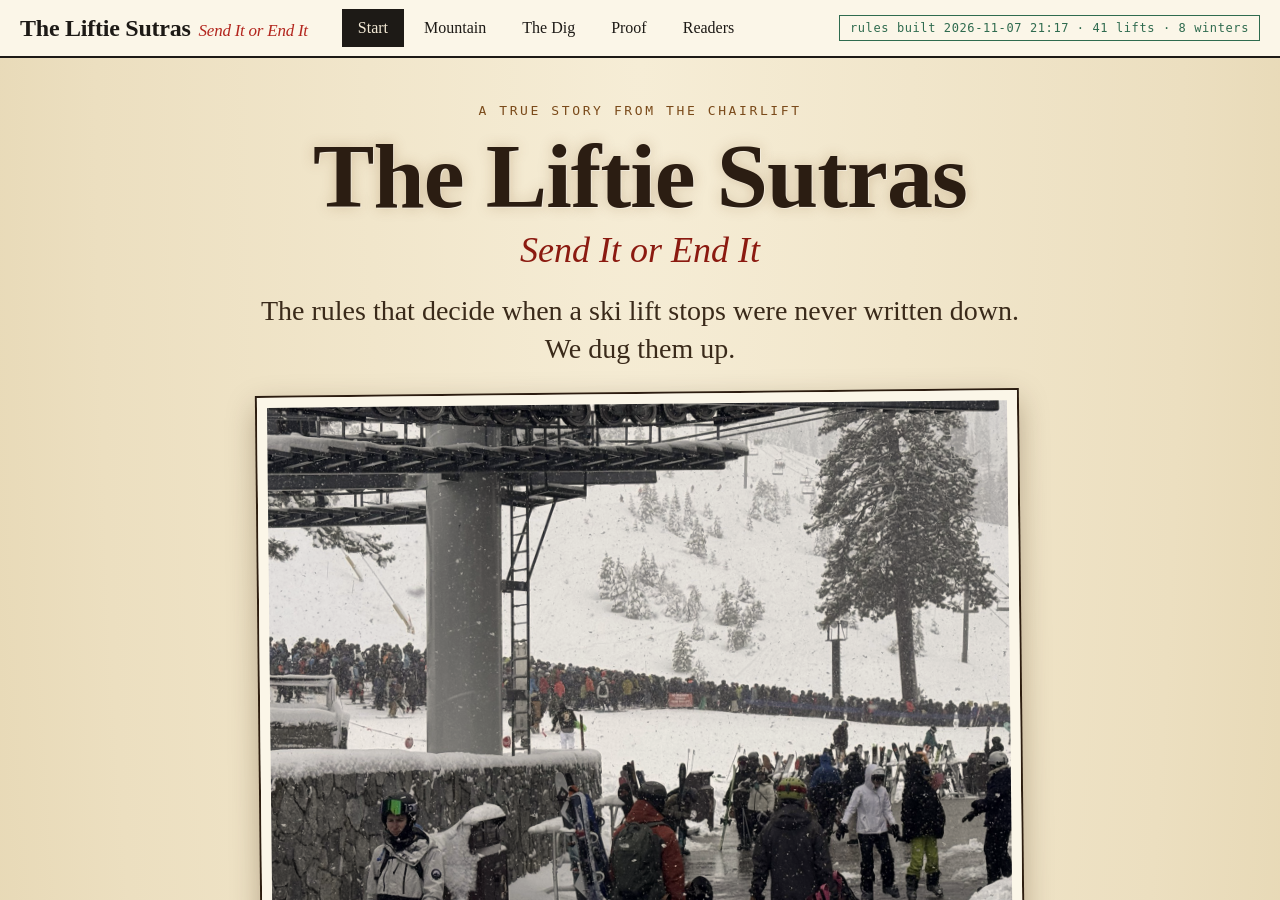
==== docs/app/index.html @ 3e9ba7f0 "Operations blog read as evidence (75 articles): BLOG_EVIDENCE, stated rules, season ends; fix 'off s" ====
<!doctype html>
<html lang="en"><head><meta charset="utf-8"><meta name="viewport" content="width=device-width,initial-scale=1">
<title>The Liftie Sutras: Send It or End It</title><link rel="stylesheet" href="app.css?v=20261107z"></head>
<body>
<header>
  <div class="brand">The Liftie Sutras<i>Send It or End It</i></div>
  <nav id="nav"><button data-v="home" class="on">Start</button><button data-v="mountain">Mountain</button><button data-v="dig">The Dig</button><button data-v="proof">Proof</button><button data-v="readers">Readers</button></nav>
  <div class="grow"></div><div class="pill ok" id="pill"></div>
</header>
<main>
  <div class="view on" id="v-home"><div class="page home">
  <section class="hero2">
    <div class="eyebrow2">A true story from the chairlift</div>
    <h1>The Liftie Sutras</h1><div class="sub2">Send It or End It</div>
    <p class="big">The rules that decide when a ski lift stops were never written down. We dug them up.</p>
    <figure class="photo2"><img src="hook.jpg" alt="A huge crowd waiting in a long line under a lift at Palisades Tahoe"><figcaption>A lift line at Palisades Tahoe, from r/palisadestahoe.</figcaption></figure>
  </section>
  <section class="story">
    <div class="beat"><div class="n">1</div><div><h2>A morning you do not control</h2><p>It is a powder day. You are in a line that is not moving. The Tram and the Funitel, the two big lifts the rest of the mountain hangs from, have stopped.</p><p>No sign says why. No one says for how long. You stand there, cold, while the day drains away.</p></div></div>
    <div class="beat"><div class="n">2</div><div><h2>Rules nobody wrote down</h2><p>Every system has rules like this. In video games, players dig the hidden rules out of the code. That is easy, because the code exists.</p><p>The rules that run real life, like when a lift opens, who gets in, when it stops, are not in any code. The only way to learn them is to stand in the line.</p></div></div>
    <div class="beat"><div class="n">3</div><div><h2>So we dug</h2><p>The operators leave traces every morning. They post it: <i>“The Funitel is on wind hold.”</i> We treated those posts like old tablets, and the weather like a carbon date.</p>
    <div class="dig3"><div><b id="h_posts">7,044</b><span>posts from the operators across <b id="h_wint">8</b> winters</span></div><div><b>3</b><span>readers: our parser and two AI models, blind to each other, <span id="h_read">read the posts</span></span></div><div><b>1</b><span>winter hidden at a time, to see if the rules could predict it</span></div></div></div></div>
  </section>
  <section class="tome">
    <div class="tomehead">What came out of the ground</div>
    <div class="book"><div class="spine"></div>
      <div class="leaf l">
        <div class="verse"><div class="rn">I</div><p class="v" id="s1">When the gusts reach sixty, the wind holds begin.</p><p class="g" id="g1"></p></div>
        <div class="verse"><div class="rn">II</div><p class="v">When the gateways close, the high lifts follow.</p><p class="g" id="g2">Everything on the upper mountain hangs from the Tram and the Funitel.</p></div>
      </div>
      <div class="leaf r">
        <div class="verse"><div class="rn">III</div><p class="v">The low lifts keep spinning while the high ones sleep.</p><p class="g" id="g3">KT-22, Exhibition, Red Dog and Resort Chair usually run.</p></div>
        <div class="verse"><div class="rn">IV</div><p class="v">When snow and avalanche danger build, the dawn comes late.</p><p class="g" id="g4"></p></div>
        <div class="seal">SEND IT<br>OR<br>END IT</div>
      </div>
    </div>
    <p class="proofline">Sutra I was tested on winters it never saw; the others are counts over all eight winters. People guess lifts stop around 25 mph. The data says about <b id="h_line">60</b> mph for the day's strongest gust, and about <b id="h_line_am">50</b> mph if all you know is the wind by 9am.</p>
    <div class="cta"><button class="go" data-goto="mountain">Open the book</button><button class="go alt" data-goto="proof">See the proof</button></div>
  </section>
</div></div>
<div class="view" id="v-mountain">
    <div class="col" id="left"></div>
    <div class="col" id="center"></div>
    <div class="col" id="right"></div>
  </div>
  <div class="view" id="v-dig"><div class="page"><h2>Eight winters, eight layers</h2>
    <p class="lede">The operators never wrote the rules down, but every morning they left traces. Each layer is a winter. The number on a layer is how well the book called that winter's wind-hold days when it was hidden, from 0 to 1. Click a layer to read what was found in it.</p>
    <div class="dig"><div><div class="layers" id="layers"></div><div class="legend" id="legend"></div></div><div class="find" id="find"></div></div><div class="drift" id="drift"></div></div></div>
  <div class="view" id="v-proof"><div class="page"><h2>Hide a winter. Predict it.</h2>
    <p class="lede">For each winter, the rules were rebuilt from the other seven and then asked to call the hidden one. The first chart is the main finding. The lift-level numbers below it come from the repository's own results (scripts/baselines.py), counted on expected lift-days: lifts on the morning schedule, plus lifts that normally run on a whole-mountain closure day. Winter 2020-21 ran under COVID operating rules and is left out of those counts.</p>
    <div id="linestrip" style="max-width:1000px;margin-bottom:10px"></div><div id="proofnums"></div><div id="proof" style="max-width:1000px"></div><div class="cap" id="proofcap"></div></div></div>
  <div class="view" id="v-readers"><div class="page"><h2>Nobody graded their own homework</h2>
    <p class="lede">Our parser read every post. Two independent AI readers, Subquadratic (all 7,044 posts) and Meta Muse (7,040; four calls failed), read them blind. Posts where both readers agreed with each other and the parser differed were pulled for review. On 2026-11-07 five models (Claude Opus, Sonnet and Haiku, Meta Muse and Subquadratic) also graded the parser's events by hand on two sets of 120 posts nobody had seen: the five-model majority called 88% and 85% of posts fully right. After more fixes, a frozen sample of 320 posts nobody had seen was graded once by three Claude models: 87.5% were read fully right (95% interval 83 to 91), and 32 of the 35 closure posts. The models agree with each other more than they prove the truth, so a human check of the closure and disputed posts comes next.</p>
    <div class="three" id="three"></div><div class="pairs" id="pairs"></div><div id="dis"></div></div></div>
</main>
<script src="data.js?v=20261107z"></script><script src="model.js?v=20261107z"></script><script src="app.js?v=20261107z"></script><script src="tour.js?v=20261107z"></script>
</body></html>
---- docs/app/app.css ----
:root{--paper:#f3ead6;--paper2:#eadfc4;--card:#fbf6e8;--ink:#1d1a16;--ink2:#4a4338;--pencil:#8a8272;--hold:#b3261e;--spin:#2f6b4f;--amber:#c98a12;--line:#cdbf9e;
--serif:"Iowan Old Style","Palatino Linotype",Palatino,Georgia,serif;--mono:ui-monospace,"SF Mono",Menlo,Consolas,monospace}
*{box-sizing:border-box}
html,body{height:100%;margin:0}
body{background:var(--paper);color:var(--ink);font-family:var(--serif);font-size:17px;line-height:1.35;overflow:hidden;display:flex;flex-direction:column}
button,select,input{font:inherit;color:inherit}
header{display:flex;align-items:center;gap:22px;padding:0 20px;height:58px;border-bottom:2px solid var(--ink);background:var(--card);flex:none}
.brand{font-size:24px;font-weight:700;letter-spacing:-.01em;white-space:nowrap}
.brand i{font-weight:400;color:var(--hold);font-size:17px;margin-left:8px}
nav{display:flex;gap:4px;margin-left:12px}
nav button{border:2px solid transparent;background:none;padding:6px 14px;cursor:pointer;font-size:16px}
nav button.on{border-color:var(--ink);background:var(--ink);color:var(--paper)}
.grow{flex:1}
.pill{font-family:var(--mono);font-size:12px;letter-spacing:.05em;padding:4px 10px;border:1.5px solid var(--amber);color:var(--amber)}
.pill.ok{border-color:var(--spin);color:var(--spin)}
main{flex:1;min-height:0;position:relative}
.view{position:absolute;inset:0;display:none}
.view.on{display:grid}
#v-mountain{grid-template-columns:310px 1fr 390px}
.col{overflow:auto;padding:18px 20px;border-right:2px solid var(--ink)}
.col:last-child{border-right:none}
h3{margin:0 0 10px;font-size:13px;font-family:var(--mono);letter-spacing:.12em;text-transform:uppercase;color:var(--ink2);font-weight:400}
.seg{display:grid;grid-template-columns:1fr 1fr;border:2px solid var(--ink);margin-bottom:16px}
.seg button{border:none;background:none;padding:9px 6px;cursor:pointer;font-size:16px}
.seg button.on{background:var(--ink);color:var(--paper)}
.ctl{margin-bottom:14px}
.ctl label{display:flex;justify-content:space-between;font-size:15px;margin-bottom:2px}
.ctl label b{font-family:var(--mono);font-size:16px}
input[type=range]{width:100%;accent-color:var(--hold)}
.presets{display:flex;flex-wrap:wrap;gap:6px;margin:6px 0 18px}
.chip2{font-size:14px;padding:5px 10px;border:1.5px solid var(--ink);background:none;cursor:pointer}
.chip2:hover{background:var(--paper2)}
select{width:100%;padding:8px;border:2px solid var(--ink);background:var(--card);margin-bottom:10px}
.nav2{display:flex;gap:8px;margin-bottom:12px}
.nav2 button{flex:1;padding:8px;border:2px solid var(--ink);background:none;cursor:pointer}
.note{font-size:14px;color:var(--ink2);border-left:4px solid var(--amber);padding-left:10px;margin-top:10px}
.readout{font-family:var(--mono);font-size:14px;line-height:1.8;border-top:1px dotted var(--line);margin-top:10px;padding-top:8px}
.banner{border:2px solid var(--ink);background:var(--card);padding:12px 16px;margin-bottom:16px;font-size:18px;min-height:56px}
.banner b{font-family:var(--mono)}
.tier{margin-bottom:16px}
.tiles{display:grid;grid-template-columns:repeat(auto-fill,minmax(150px,1fr));gap:8px}
.tile{border:2px solid var(--line);background:var(--card);padding:8px 10px 10px;position:relative;transition:border-color .2s}
.tile.fired{border-color:var(--ink)}
.tile .n{font-size:15px;white-space:nowrap;overflow:hidden;text-overflow:ellipsis}
.tile .p{font-size:26px;font-weight:700;font-family:var(--mono);line-height:1.15}
.tile .bar{height:7px;background:var(--paper2);margin-top:3px}
.tile .bar i{display:block;height:100%;background:var(--hold);transition:width .25s}
.tile .a{font-family:var(--mono);font-size:13px;color:var(--ink2);margin-top:5px;min-height:16px}
.tile.na{opacity:.62}
.tile.held{background:#f4dcd8}
.tile.ran{background:#dcebe2}
.tile .m{position:absolute;top:6px;right:8px;font-family:var(--mono);font-size:14px}
.tile.gate{border-width:3px}
.sut{border:2px solid var(--ink);background:var(--card);padding:12px 14px;margin-bottom:10px}
.sut .h{display:flex;justify-content:space-between;align-items:baseline;font-weight:700}
.sut .h span{font-family:var(--mono);color:var(--hold);font-size:22px}
.sut p{margin:4px 0 6px;font-size:16px}
.ink{border-left:4px solid var(--ink);padding-left:9px;font-size:15px;margin:4px 0}
.pencil{border-left:4px dashed var(--pencil);padding-left:9px;font-size:15px;color:#625a4b;margin:4px 0}
.empty{font-style:italic;color:var(--ink2);border:2px dashed var(--pencil);padding:14px;font-size:18px}
.torn{background:var(--card);padding:16px 16px 30px;font-size:16px;border:2px solid var(--ink);border-bottom:none;margin-bottom:10px;
 clip-path:polygon(0 0,100% 0,100% 86%,95% 92%,90% 85%,84% 93%,78% 86%,72% 94%,66% 86%,60% 93%,54% 86%,47% 94%,41% 86%,35% 93%,29% 86%,22% 94%,16% 86%,9% 93%,4% 86%,0 92%)}
.torn b{color:var(--hold)}
.posts .p{display:grid;grid-template-columns:50px 1fr;gap:8px;font-size:14px;padding:5px 0;border-bottom:1px dotted var(--line)}
.posts .t{font-family:var(--mono);color:var(--ink2);font-size:12px}
/* story tabs */
.page{overflow:auto;padding:28px 40px;width:100%}
.page h2{font-size:34px;margin:0 0 6px}
.page .lede{font-size:20px;color:var(--ink2);max-width:760px;margin:0 0 18px}
.dig{display:grid;grid-template-columns:1fr 1fr;gap:36px;max-width:1100px}
.layers{display:flex;flex-direction:column;gap:4px}
.layer{display:grid;grid-template-columns:90px 1fr 50px;align-items:center;gap:10px;cursor:pointer;padding:3px 6px;border:2px solid transparent}
.layer:hover{background:var(--paper2)} .layer.sel{border-color:var(--ink);background:var(--paper2)}
.layer .name,.layer .sc{font-family:var(--mono);font-size:14px}.layer .sc{text-align:right}
.band{height:26px;border:1.5px solid var(--ink)}
.band.nino{background:repeating-linear-gradient(135deg,#d9a064 0 6px,#e5b47c 6px 12px)}
.band.nina{background:repeating-linear-gradient(135deg,#8fa7b5 0 6px,#a3b9c6 6px 12px)}
.band.neutral{background:repeating-linear-gradient(135deg,#bdb59f 0 6px,#cbc3ae 6px 12px)}
.rename{font-size:14px;font-style:italic;color:var(--ink2);border-top:2px dashed var(--hold);border-bottom:2px dashed var(--hold);padding:6px;margin:5px 0;text-align:center}
.find{border:2px solid var(--ink);background:var(--card);padding:22px 24px;align-self:start}
.find .tag{font-family:var(--mono);font-size:12px;letter-spacing:.1em;text-transform:uppercase;color:var(--ink2)}
.find blockquote{margin:12px 0;font-size:21px;font-style:italic;border-left:4px solid var(--hold);padding-left:14px}
.find dl{display:grid;grid-template-columns:auto 1fr;gap:5px 16px;margin:12px 0 0;font-size:16px}
.find dt{font-family:var(--mono);font-size:12px;color:var(--ink2)}.find dd{margin:0}
.big3{display:flex;gap:44px;margin:20px 0;flex-wrap:wrap}
.big3 div{font-size:17px}.big3 b{display:block;font-family:var(--mono);font-size:42px;line-height:1.1}
.three{display:grid;grid-template-columns:1.2fr 1fr 1fr 1fr;border:2px solid var(--ink);background:var(--card);max-width:1000px}
.three>div{padding:16px 18px;border-right:2px solid var(--ink)}.three>div:last-child{border-right:none}
.three .who{font-family:var(--mono);font-size:12px;letter-spacing:.1em;text-transform:uppercase;color:var(--ink2);margin-bottom:6px}
.three .v{font-size:28px;font-weight:700;color:var(--hold)}.three .c{font-family:var(--mono);font-size:13px;color:var(--ink2)}
.pairs{display:flex;gap:30px;margin-top:16px;flex-wrap:wrap}.pairs b{font-family:var(--mono);font-size:24px;display:block}
.cap{font-size:15px;color:var(--ink2);max-width:820px;margin-top:8px}

.legend2{font-size:14px;color:var(--ink2);margin-top:8px;line-height:1.4}
.legend{display:flex;gap:16px;margin-top:12px;font-family:var(--mono);font-size:12px;color:var(--ink2);flex-wrap:wrap}
.legend i{display:inline-block;width:22px;height:12px;border:1.5px solid var(--ink);vertical-align:middle;margin-right:6px}
.drift{max-width:1100px;margin-top:26px}.drift .two{display:grid;grid-template-columns:1fr 1fr;gap:20px}
.drift .two>div{border:2px solid var(--ink);background:var(--card);padding:14px 18px}.drift p{font-size:18px;font-style:italic;margin:8px 0 0}
.drift .tag{font-family:var(--mono);font-size:12px;letter-spacing:.1em;text-transform:uppercase;color:var(--ink2)}
mark{background:#f0c9c4;color:var(--hold);padding:0 2px}
.pcols{display:grid;grid-template-columns:1.15fr 1fr 1fr;gap:18px;max-width:1000px;margin:14px 0 22px}
.pc{border:2px solid var(--line);background:var(--card);padding:14px 16px}.pc.hi{border-color:var(--ink);border-width:3px}
.pc .pn{font-family:var(--mono);font-size:13px;color:var(--ink2);margin-bottom:8px;min-height:34px}
.pc .pm{font-size:15px;color:var(--ink2);margin-bottom:6px}.pc .pm b{display:block;font-family:var(--mono);font-size:30px;color:var(--ink);line-height:1.1}
.exs{display:grid;grid-template-columns:repeat(3,1fr);gap:16px;max-width:1100px;margin:6px 0 12px}
.ex{border:2px solid var(--ink);background:var(--card);padding:14px 16px}.ex p{font-size:16px;font-style:italic;margin:6px 0 8px}
.ex .tag{font-family:var(--mono);font-size:12px;letter-spacing:.08em;text-transform:uppercase;color:var(--ink2)}.ex .c{font-family:var(--mono);font-size:13px;color:var(--ink2)}

.badge{display:inline-block;font-family:var(--mono);font-size:12px;letter-spacing:.06em;border:2px solid var(--amber);color:#8a5a00;background:#fbefd2;padding:3px 8px;margin-bottom:8px}
.chip2.sel{background:var(--ink);color:var(--paper)}
.archnote{font-size:14px;color:var(--ink2);border-left:4px solid var(--amber);padding-left:10px;margin:2px 0 14px;line-height:1.4}
.archnote div+div{margin-top:4px}

/* ---------------- landing: the weathered tome ---------------- */
#v-home{display:none}#v-home.on{display:block;overflow:auto}
.home{background:radial-gradient(ellipse at 50% 0,#f6edd6 0,#ecdfc0 60%,#e0cfa6 100%);padding:0 0 80px;max-width:none}
.home section{max-width:1080px;margin:0 auto;padding:56px 40px 20px}
.hero2{text-align:center;padding-top:44px!important}
.eyebrow2{font-family:var(--mono);font-size:13px;letter-spacing:.2em;text-transform:uppercase;color:#7a4a1a}
.home h1{font-size:92px;line-height:1;margin:10px 0 4px;color:#2b1d12;letter-spacing:-.01em;text-shadow:1px 1px 0 rgba(255,255,255,.4),0 0 14px rgba(120,70,20,.25)}
.sub2{font-size:36px;font-style:italic;color:#8b1a10;margin-bottom:18px}
.big{font-size:28px;line-height:1.35;max-width:760px;margin:0 auto 26px;color:#3a2a1a}
.photo2{margin:0 auto;max-width:760px;border:10px solid #fbf6e8;box-shadow:0 10px 30px rgba(60,35,10,.35),0 0 0 2px #2b1d12;transform:rotate(-.6deg);background:#fbf6e8}
.photo2 img{display:block;width:100%;height:auto;filter:sepia(.25) contrast(1.02)}
.photo2 figcaption{font-family:var(--mono);font-size:12px;color:#5a4a36;padding:8px 6px 2px;text-align:left}
.story .beat{display:grid;grid-template-columns:70px 1fr;gap:20px;margin-bottom:34px;align-items:start}
.story .n{font-family:var(--serif);font-size:64px;line-height:1;color:#8b1a10;font-weight:700;text-align:center}
.story h2{font-size:32px;margin:0 0 6px;color:#2b1d12}
.story p{font-size:22px;line-height:1.45;margin:0 0 10px;color:#3a2a1a;max-width:800px}
.dig3{display:grid;grid-template-columns:repeat(3,1fr);gap:16px;margin-top:14px;max-width:860px}
.dig3>div{border:2px solid #2b1d12;background:#fbf6e8;padding:14px 16px}
.dig3 b{display:block;font-family:var(--mono);font-size:40px;line-height:1.05;color:#8b1a10}
.dig3 span{font-size:16px;color:#4a3a28;line-height:1.3;display:block;margin-top:4px}
.tome{text-align:center}
.tomehead{font-family:var(--mono);font-size:13px;letter-spacing:.22em;text-transform:uppercase;color:#7a4a1a;margin-bottom:16px}
.book{position:relative;display:grid;grid-template-columns:1fr 1fr;max-width:1000px;margin:0 auto;border-radius:6px;
  background:#5a3a1e;padding:16px;box-shadow:0 24px 50px rgba(40,20,5,.55),inset 0 0 0 3px #3b2412,inset 0 0 40px rgba(0,0,0,.45)}
.leaf{position:relative;padding:38px 38px 42px;text-align:left;min-height:520px;color:#2b1d12;
  background:
   radial-gradient(circle at 18% 22%,rgba(150,95,30,.22) 0,transparent 38%),
   radial-gradient(circle at 82% 78%,rgba(120,70,20,.26) 0,transparent 42%),
   radial-gradient(circle at 60% 10%,rgba(160,110,40,.14) 0,transparent 30%),
   url("data:image/svg+xml;utf8,<svg xmlns='http://www.w3.org/2000/svg' width='220' height='220'><filter id='n'><feTurbulence type='fractalNoise' baseFrequency='.9' numOctaves='3' seed='4'/><feColorMatrix values='0 0 0 0 .35  0 0 0 0 .25  0 0 0 0 .12  0 0 0 .22 0'/></filter><rect width='220' height='220' filter='url(%23n)'/></svg>"),
   linear-gradient(#efe2c2,#e6d5aa);
  box-shadow:inset 0 0 60px rgba(110,65,20,.45),inset 0 0 8px rgba(60,30,5,.5)}
.leaf.l{border-radius:4px 0 0 4px;box-shadow:inset -26px 0 30px -18px rgba(40,20,5,.55),inset 0 0 60px rgba(110,65,20,.45)}
.leaf.r{border-radius:0 4px 4px 0;box-shadow:inset 26px 0 30px -18px rgba(40,20,5,.55),inset 0 0 60px rgba(110,65,20,.45)}
.spine{position:absolute;left:50%;top:0;bottom:0;width:2px;background:rgba(30,15,5,.55);z-index:2}
.verse{margin-bottom:34px;position:relative;padding-left:62px}
.rn{position:absolute;left:0;top:-6px;font-size:44px;font-weight:700;color:#8b1a10;font-family:var(--serif);width:52px;text-align:center;text-shadow:0 0 3px rgba(139,26,16,.35)}
.verse .v{font-size:28px;line-height:1.25;margin:0 0 8px;font-style:italic;letter-spacing:.01em;text-shadow:0 0 1px rgba(43,29,18,.5)}
.verse .g{font-size:16px;line-height:1.35;color:#5a4730;margin:0;border-top:1px dashed rgba(90,60,25,.5);padding-top:6px}
.verse.torn2{background:rgba(251,246,232,.55);padding-top:14px;padding-bottom:30px;margin-right:-10px;
  clip-path:polygon(0 0,100% 0,100% 82%,95% 90%,90% 80%,84% 92%,78% 82%,72% 93%,66% 83%,60% 92%,54% 82%,47% 93%,41% 83%,35% 92%,29% 82%,22% 93%,16% 83%,9% 92%,4% 82%,0 90%);border-left:2px solid rgba(43,29,18,.4)}
.verse.torn2 .rn{left:6px;top:8px}
.seal{position:absolute;right:30px;bottom:24px;width:96px;height:96px;border-radius:50%;background:radial-gradient(circle at 35% 30%,#c8372b,#8b1a10 65%,#5e0f08);color:#f6d8cf;display:flex;align-items:center;justify-content:center;text-align:center;
  font-family:var(--mono);font-size:11px;line-height:1.25;letter-spacing:.08em;transform:rotate(-12deg);box-shadow:0 3px 6px rgba(0,0,0,.45),inset 0 0 0 3px rgba(255,255,255,.12),inset 0 0 14px rgba(0,0,0,.45)}
.proofline{font-size:24px;max-width:820px;margin:34px auto 22px;color:#3a2a1a}
.proofline b{color:#8b1a10;font-family:var(--mono);font-size:30px}
.cta{display:flex;gap:16px;justify-content:center;flex-wrap:wrap}
.go{font:inherit;font-size:22px;padding:14px 30px;border:3px solid #2b1d12;background:#2b1d12;color:#f3ead6;cursor:pointer;letter-spacing:.02em}
.go.alt{background:transparent;color:#2b1d12}.go:hover{background:#8b1a10;border-color:#8b1a10;color:#fff}

.dig3 span b{display:inline;font-size:inherit;color:inherit;font-family:inherit;line-height:inherit}
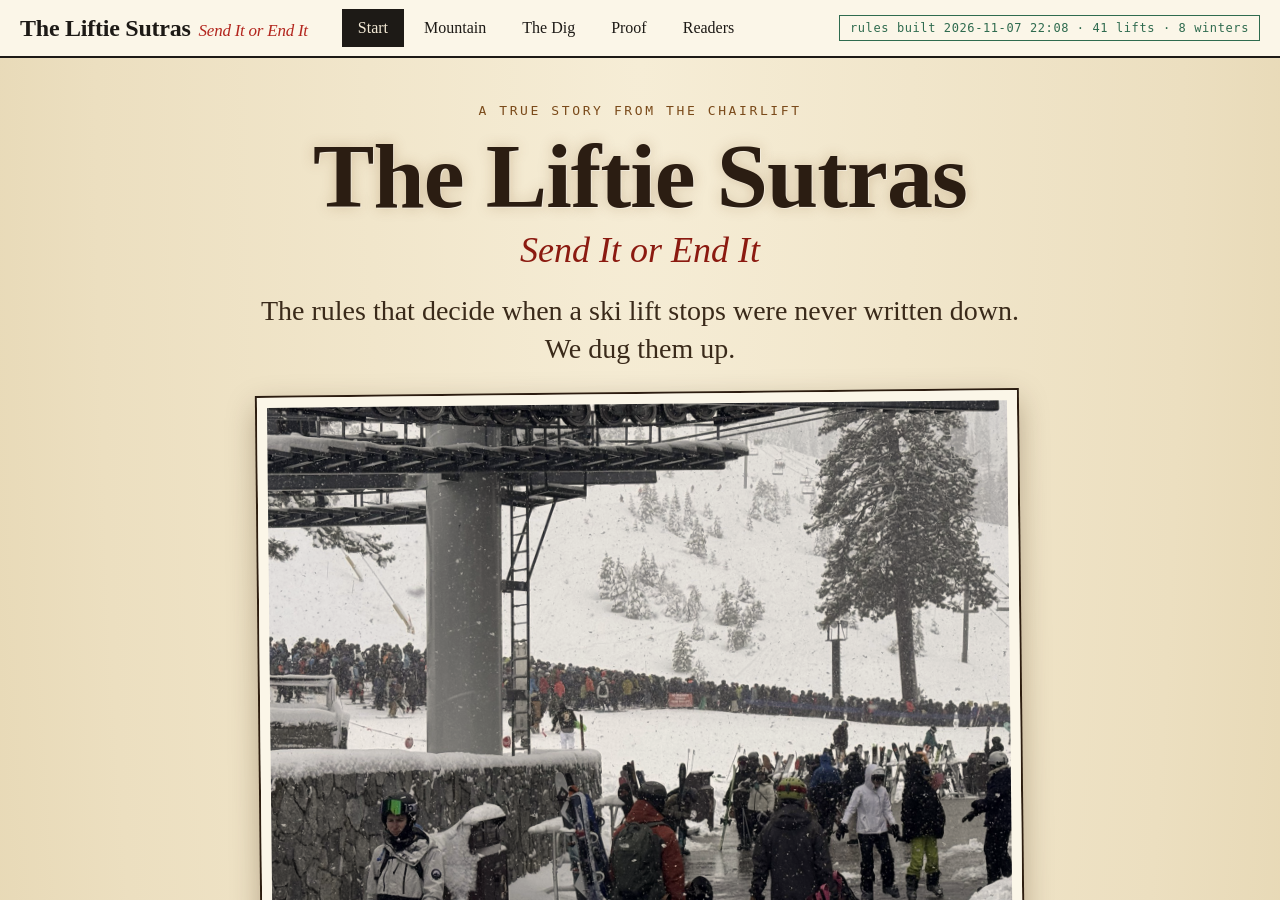
==== commit 62508e17: "Day-replay fixes 2: ALL_OTHER exceptions from the roster, promise is not a reopening; decision 56 Co" ====
--- a/docs/app/index.html
+++ b/docs/app/index.html
@@ -1,6 +1,6 @@
 <!doctype html>
 <html lang="en"><head><meta charset="utf-8"><meta name="viewport" content="width=device-width,initial-scale=1">
-<title>The Liftie Sutras: Send It or End It</title><link rel="stylesheet" href="app.css?v=20261107z"></head>
+<title>The Liftie Sutras: Send It or End It</title><link rel="stylesheet" href="app.css?v=20261107zb"></head>
 <body>
 <header>
   <div class="brand">The Liftie Sutras<i>Send It or End It</i></div>
@@ -53,5 +53,5 @@
     <p class="lede">Our parser read every post. Two independent AI readers, Subquadratic (all 7,044 posts) and Meta Muse (7,040; four calls failed), read them blind. Posts where both readers agreed with each other and the parser differed were pulled for review. On 2026-11-07 five models (Claude Opus, Sonnet and Haiku, Meta Muse and Subquadratic) also graded the parser's events by hand on two sets of 120 posts nobody had seen: the five-model majority called 88% and 85% of posts fully right. After more fixes, a frozen sample of 320 posts nobody had seen was graded once by three Claude models: 87.5% were read fully right (95% interval 83 to 91), and 32 of the 35 closure posts. The models agree with each other more than they prove the truth, so a human check of the closure and disputed posts comes next.</p>
     <div class="three" id="three"></div><div class="pairs" id="pairs"></div><div id="dis"></div></div></div>
 </main>
-<script src="data.js?v=20261107z"></script><script src="model.js?v=20261107z"></script><script src="app.js?v=20261107z"></script><script src="tour.js?v=20261107z"></script>
+<script src="data.js?v=20261107zb"></script><script src="model.js?v=20261107zb"></script><script src="app.js?v=20261107zb"></script><script src="tour.js?v=20261107zb"></script>
 </body></html>
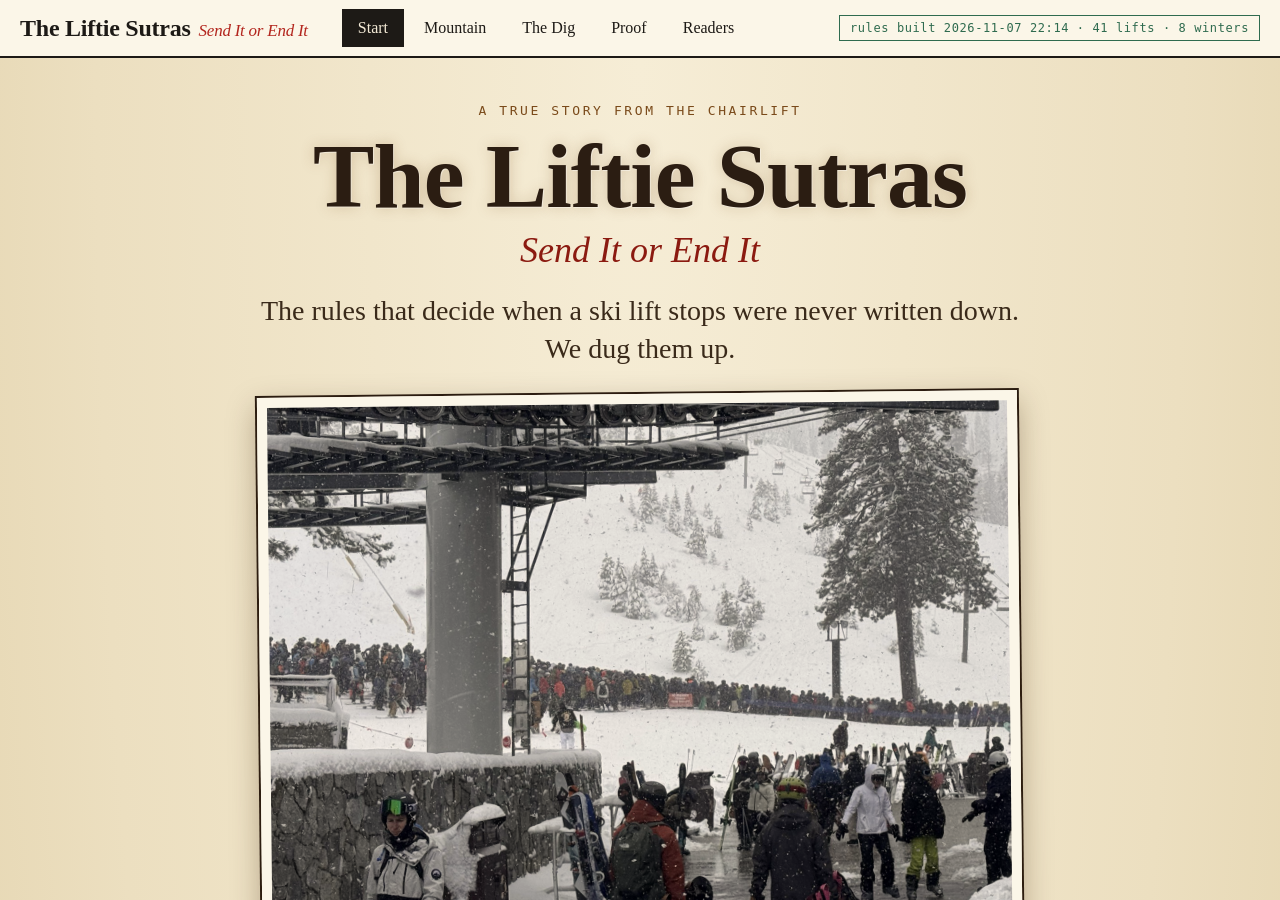
==== commit 44fd6d2e: "Next-day rosters dated tomorrow, cause_first column; day-replay dev results; decision 57 Co-Authored" ====
--- a/docs/app/index.html
+++ b/docs/app/index.html
@@ -1,6 +1,6 @@
 <!doctype html>
 <html lang="en"><head><meta charset="utf-8"><meta name="viewport" content="width=device-width,initial-scale=1">
-<title>The Liftie Sutras: Send It or End It</title><link rel="stylesheet" href="app.css?v=20261107zb"></head>
+<title>The Liftie Sutras: Send It or End It</title><link rel="stylesheet" href="app.css?v=20261107zc"></head>
 <body>
 <header>
   <div class="brand">The Liftie Sutras<i>Send It or End It</i></div>
@@ -53,5 +53,5 @@
     <p class="lede">Our parser read every post. Two independent AI readers, Subquadratic (all 7,044 posts) and Meta Muse (7,040; four calls failed), read them blind. Posts where both readers agreed with each other and the parser differed were pulled for review. On 2026-11-07 five models (Claude Opus, Sonnet and Haiku, Meta Muse and Subquadratic) also graded the parser's events by hand on two sets of 120 posts nobody had seen: the five-model majority called 88% and 85% of posts fully right. After more fixes, a frozen sample of 320 posts nobody had seen was graded once by three Claude models: 87.5% were read fully right (95% interval 83 to 91), and 32 of the 35 closure posts. The models agree with each other more than they prove the truth, so a human check of the closure and disputed posts comes next.</p>
     <div class="three" id="three"></div><div class="pairs" id="pairs"></div><div id="dis"></div></div></div>
 </main>
-<script src="data.js?v=20261107zb"></script><script src="model.js?v=20261107zb"></script><script src="app.js?v=20261107zb"></script><script src="tour.js?v=20261107zb"></script>
+<script src="data.js?v=20261107zc"></script><script src="model.js?v=20261107zc"></script><script src="app.js?v=20261107zc"></script><script src="tour.js?v=20261107zc"></script>
 </body></html>
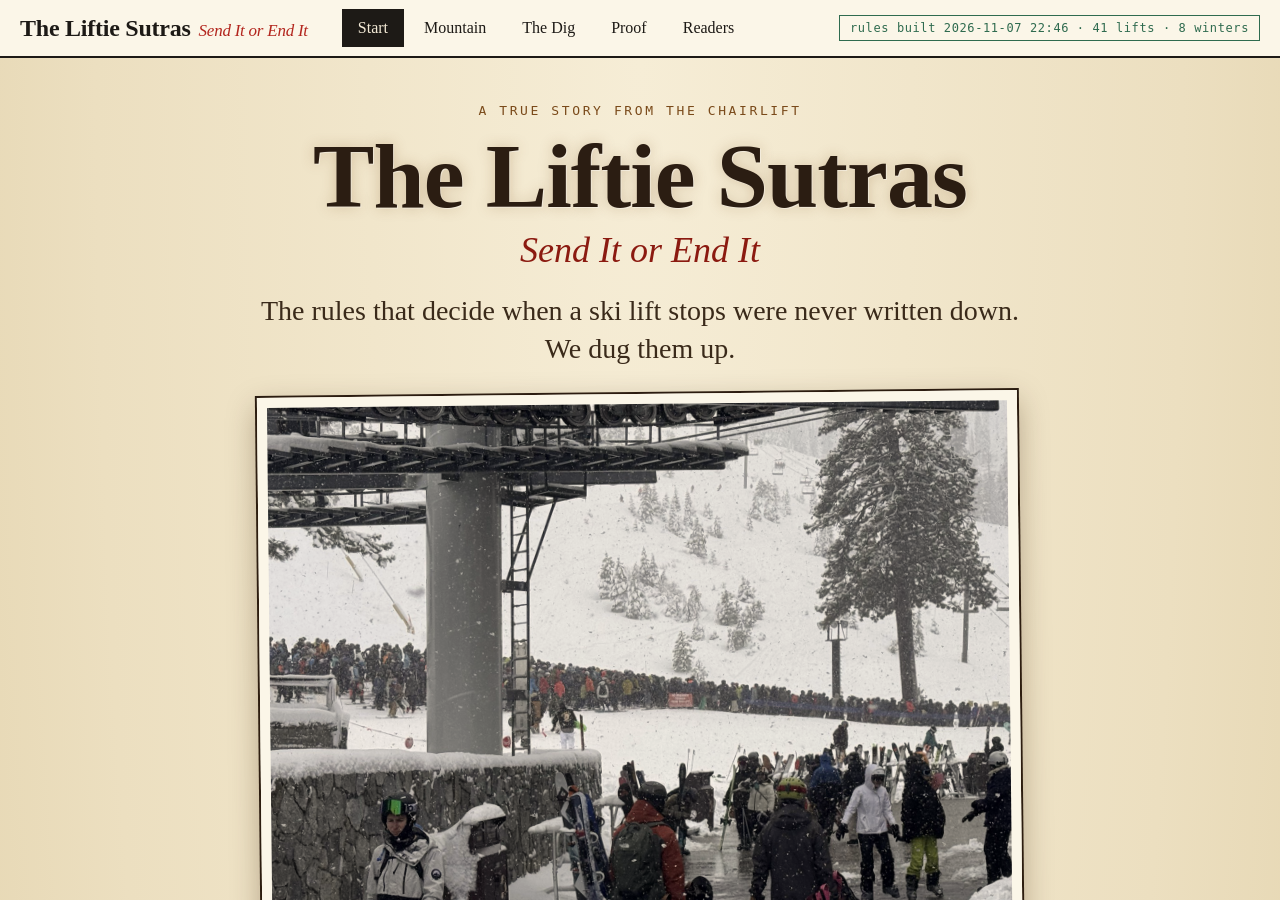
==== commit f06bc0bc: "Lift that begins the day on hold counts as scheduled, held until its reopening post Co-Authored-By: " ====
--- a/docs/app/index.html
+++ b/docs/app/index.html
@@ -1,6 +1,6 @@
 <!doctype html>
 <html lang="en"><head><meta charset="utf-8"><meta name="viewport" content="width=device-width,initial-scale=1">
-<title>The Liftie Sutras: Send It or End It</title><link rel="stylesheet" href="app.css?v=20261107zc"></head>
+<title>The Liftie Sutras: Send It or End It</title><link rel="stylesheet" href="app.css?v=20261107zd"></head>
 <body>
 <header>
   <div class="brand">The Liftie Sutras<i>Send It or End It</i></div>
@@ -53,5 +53,5 @@
     <p class="lede">Our parser read every post. Two independent AI readers, Subquadratic (all 7,044 posts) and Meta Muse (7,040; four calls failed), read them blind. Posts where both readers agreed with each other and the parser differed were pulled for review. On 2026-11-07 five models (Claude Opus, Sonnet and Haiku, Meta Muse and Subquadratic) also graded the parser's events by hand on two sets of 120 posts nobody had seen: the five-model majority called 88% and 85% of posts fully right. After more fixes, a frozen sample of 320 posts nobody had seen was graded once by three Claude models: 87.5% were read fully right (95% interval 83 to 91), and 32 of the 35 closure posts. The models agree with each other more than they prove the truth, so a human check of the closure and disputed posts comes next.</p>
     <div class="three" id="three"></div><div class="pairs" id="pairs"></div><div id="dis"></div></div></div>
 </main>
-<script src="data.js?v=20261107zc"></script><script src="model.js?v=20261107zc"></script><script src="app.js?v=20261107zc"></script><script src="tour.js?v=20261107zc"></script>
+<script src="data.js?v=20261107zd"></script><script src="model.js?v=20261107zd"></script><script src="app.js?v=20261107zd"></script><script src="tour.js?v=20261107zd"></script>
 </body></html>
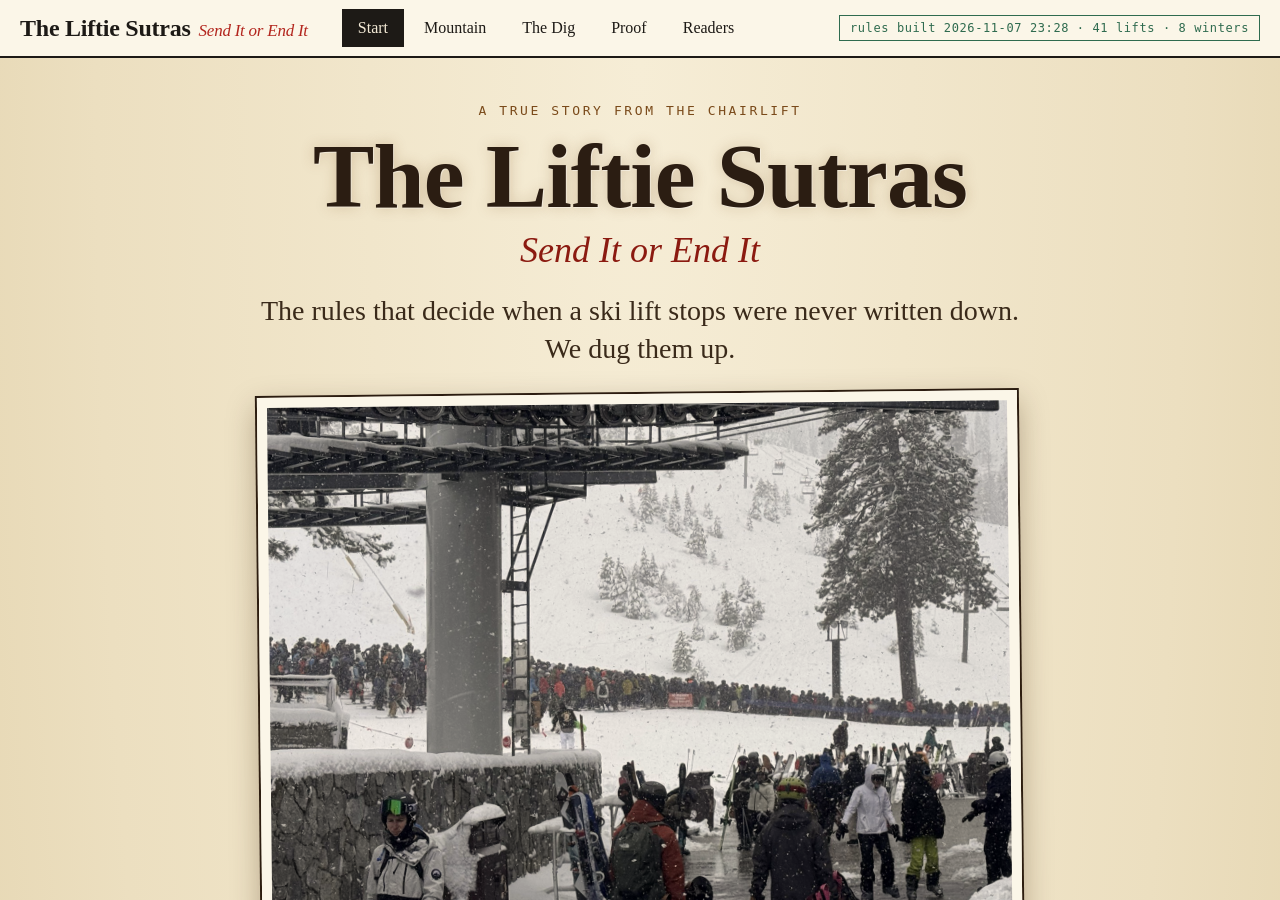
==== commit 65cedf3b: "Begins-the-day-on-hold read from post wording; reopening before 09:00 no longer dropped Co-Authored-" ====
--- a/docs/app/index.html
+++ b/docs/app/index.html
@@ -1,6 +1,6 @@
 <!doctype html>
 <html lang="en"><head><meta charset="utf-8"><meta name="viewport" content="width=device-width,initial-scale=1">
-<title>The Liftie Sutras: Send It or End It</title><link rel="stylesheet" href="app.css?v=20261107zd"></head>
+<title>The Liftie Sutras: Send It or End It</title><link rel="stylesheet" href="app.css?v=20261107ze"></head>
 <body>
 <header>
   <div class="brand">The Liftie Sutras<i>Send It or End It</i></div>
@@ -53,5 +53,5 @@
     <p class="lede">Our parser read every post. Two independent AI readers, Subquadratic (all 7,044 posts) and Meta Muse (7,040; four calls failed), read them blind. Posts where both readers agreed with each other and the parser differed were pulled for review. On 2026-11-07 five models (Claude Opus, Sonnet and Haiku, Meta Muse and Subquadratic) also graded the parser's events by hand on two sets of 120 posts nobody had seen: the five-model majority called 88% and 85% of posts fully right. After more fixes, a frozen sample of 320 posts nobody had seen was graded once by three Claude models: 87.5% were read fully right (95% interval 83 to 91), and 32 of the 35 closure posts. The models agree with each other more than they prove the truth, so a human check of the closure and disputed posts comes next.</p>
     <div class="three" id="three"></div><div class="pairs" id="pairs"></div><div id="dis"></div></div></div>
 </main>
-<script src="data.js?v=20261107zd"></script><script src="model.js?v=20261107zd"></script><script src="app.js?v=20261107zd"></script><script src="tour.js?v=20261107zd"></script>
+<script src="data.js?v=20261107ze"></script><script src="model.js?v=20261107zd"></script><script src="app.js?v=20261107zd"></script><script src="tour.js?v=20261107zd"></script>
 </body></html>
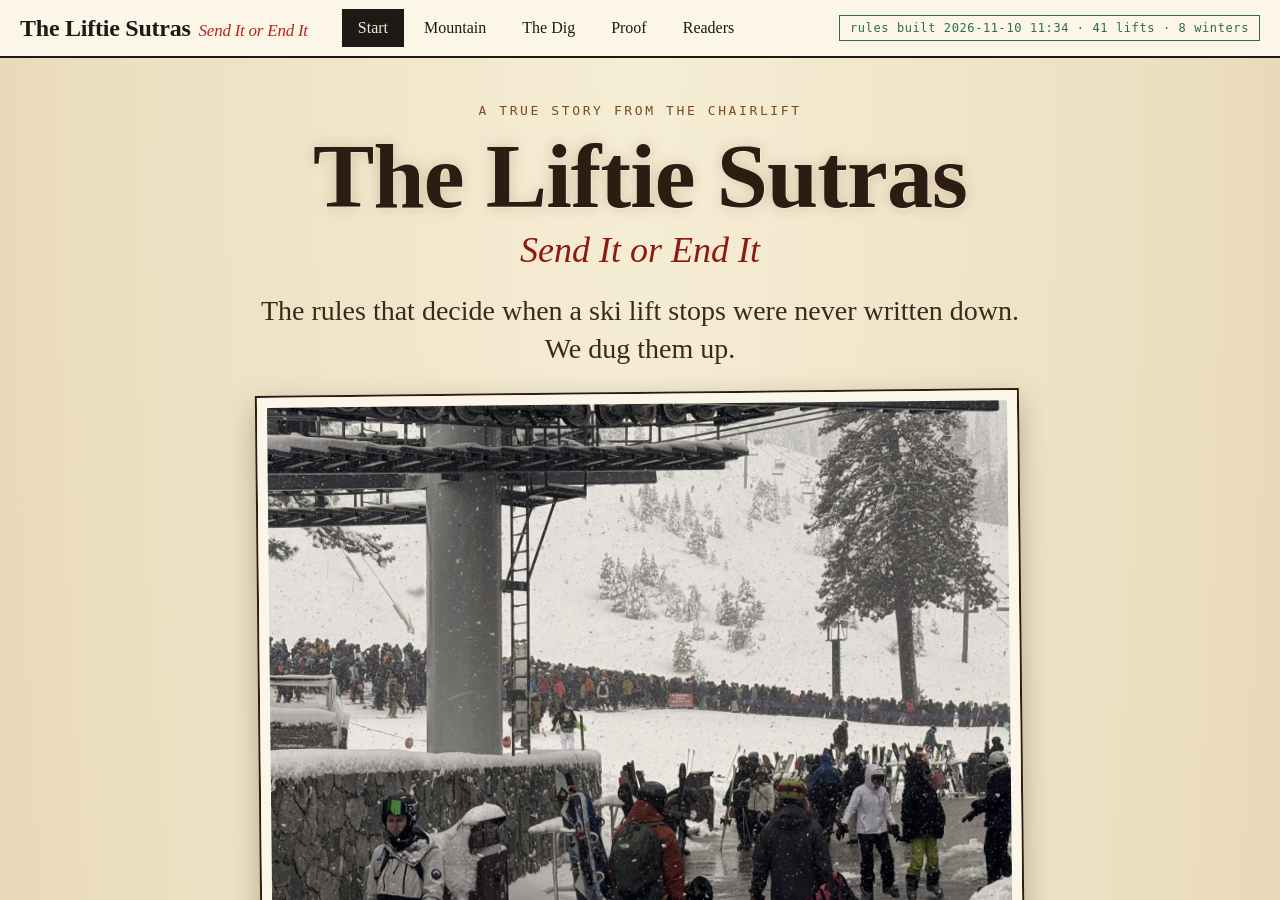
==== commit 858d12fb: "Step 6: docs and app refresh. README: same-day versus by-9am wording, the 8/10/11/named-roster views" ====
--- a/docs/app/index.html
+++ b/docs/app/index.html
@@ -53,5 +53,5 @@
     <p class="lede">Our parser read every post. Two independent AI readers, Subquadratic (all 7,044 posts) and Meta Muse (7,040; four calls failed), read them blind. Posts where both readers agreed with each other and the parser differed were pulled for review. On 2026-11-07 five models (Claude Opus, Sonnet and Haiku, Meta Muse and Subquadratic) also graded the parser's events by hand on two sets of 120 posts nobody had seen: the five-model majority called 88% and 85% of posts fully right. After more fixes, a frozen sample of 320 posts nobody had seen was graded once by three Claude models: 87.5% were read fully right (95% interval 83 to 91), and 32 of the 35 closure posts. The models agree with each other more than they prove the truth, so a human check of the closure and disputed posts comes next.</p>
     <div class="three" id="three"></div><div class="pairs" id="pairs"></div><div id="dis"></div></div></div>
 </main>
-<script src="data.js?v=20261107ze"></script><script src="model.js?v=20261107zd"></script><script src="app.js?v=20261107zd"></script><script src="tour.js?v=20261107zd"></script>
+<script src="data.js?v=20261107ze"></script><script src="model.js?v=20261110a"></script><script src="app.js?v=20261107zd"></script><script src="tour.js?v=20261107zd"></script>
 </body></html>
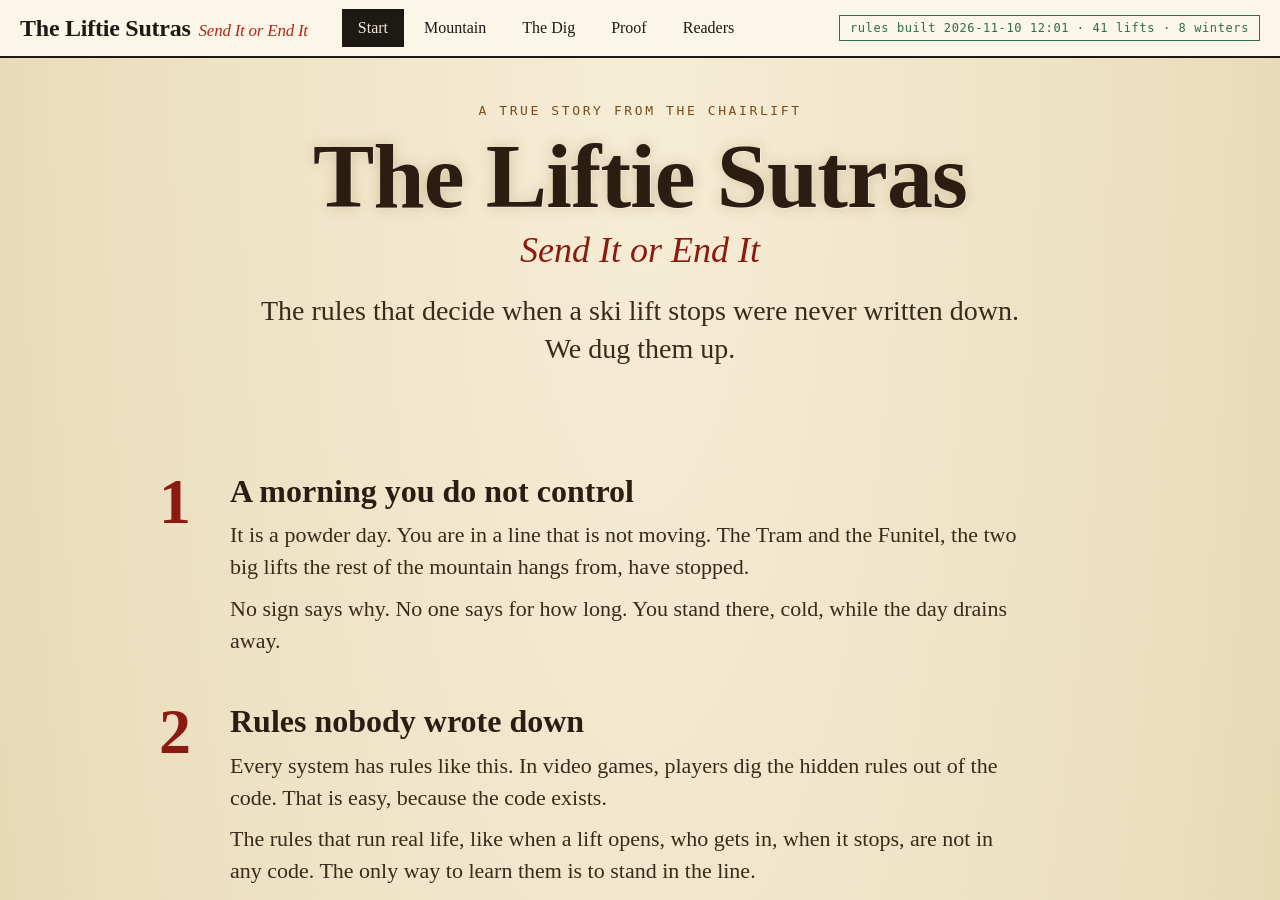
==== commit 52a0622f: "Pre-push holds applied at the owner's word: repo CLAUDE.md and DATA_SOURCES no longer name the earli" ====
--- a/docs/app/index.html
+++ b/docs/app/index.html
@@ -13,7 +13,6 @@
     <div class="eyebrow2">A true story from the chairlift</div>
     <h1>The Liftie Sutras</h1><div class="sub2">Send It or End It</div>
     <p class="big">The rules that decide when a ski lift stops were never written down. We dug them up.</p>
-    <figure class="photo2"><img src="hook.jpg" alt="A huge crowd waiting in a long line under a lift at Palisades Tahoe"><figcaption>A lift line at Palisades Tahoe, from r/palisadestahoe.</figcaption></figure>
   </section>
   <section class="story">
     <div class="beat"><div class="n">1</div><div><h2>A morning you do not control</h2><p>It is a powder day. You are in a line that is not moving. The Tram and the Funitel, the two big lifts the rest of the mountain hangs from, have stopped.</p><p>No sign says why. No one says for how long. You stand there, cold, while the day drains away.</p></div></div>
@@ -46,12 +45,12 @@
   <div class="view" id="v-dig"><div class="page"><h2>Eight winters, eight layers</h2>
     <p class="lede">The operators never wrote the rules down, but every morning they left traces. Each layer is a winter. The number on a layer is how well the book called that winter's wind-hold days when it was hidden, from 0 to 1. Click a layer to read what was found in it.</p>
     <div class="dig"><div><div class="layers" id="layers"></div><div class="legend" id="legend"></div></div><div class="find" id="find"></div></div><div class="drift" id="drift"></div></div></div>
-  <div class="view" id="v-proof"><div class="page"><h2>Hide a winter. Predict it.</h2>
-    <p class="lede">For each winter, the rules were rebuilt from the other seven and then asked to call the hidden one. The first chart is the main finding. The lift-level numbers below it come from the repository's own results (scripts/baselines.py), counted on expected lift-days: lifts on the morning schedule, plus lifts that normally run on a whole-mountain closure day. Winter 2020-21 ran under COVID operating rules and is left out of those counts.</p>
+  <div class="view" id="v-proof"><div class="page"><h2>Hide a winter. Call it.</h2>
+    <p class="lede">For each winter, the rules were rebuilt from the other seven and then asked to call the hidden one. The first chart is the main finding; its line reads each day's peak gust over the whole day, which includes hours after a hold begins, so it shows how well the rule describes a hidden winter, not a call made at 9am (using only the gust known by 9am scores a little lower: docs/RESULTS.md). The lift-level numbers below it come from the repository's own results (scripts/baselines.py), counted on expected lift-days: lifts on the morning schedule, plus lifts that normally run on a whole-mountain closure day. Winter 2020-21 ran under COVID operating rules and is left out of those counts.</p>
     <div id="linestrip" style="max-width:1000px;margin-bottom:10px"></div><div id="proofnums"></div><div id="proof" style="max-width:1000px"></div><div class="cap" id="proofcap"></div></div></div>
   <div class="view" id="v-readers"><div class="page"><h2>Nobody graded their own homework</h2>
     <p class="lede">Our parser read every post. Two independent AI readers, Subquadratic (all 7,044 posts) and Meta Muse (7,040; four calls failed), read them blind. Posts where both readers agreed with each other and the parser differed were pulled for review. On 2026-11-07 five models (Claude Opus, Sonnet and Haiku, Meta Muse and Subquadratic) also graded the parser's events by hand on two sets of 120 posts nobody had seen: the five-model majority called 88% and 85% of posts fully right. After more fixes, a frozen sample of 320 posts nobody had seen was graded once by three Claude models: 87.5% were read fully right (95% interval 83 to 91), and 32 of the 35 closure posts. The models agree with each other more than they prove the truth, so a human check of the closure and disputed posts comes next.</p>
     <div class="three" id="three"></div><div class="pairs" id="pairs"></div><div id="dis"></div></div></div>
 </main>
-<script src="data.js?v=20261107ze"></script><script src="model.js?v=20261110a"></script><script src="app.js?v=20261107zd"></script><script src="tour.js?v=20261107zd"></script>
+<script src="data.js?v=20261107ze"></script><script src="model.js?v=20261110c"></script><script src="app.js?v=20261107zd"></script><script src="tour.js?v=20261107zd"></script>
 </body></html>
